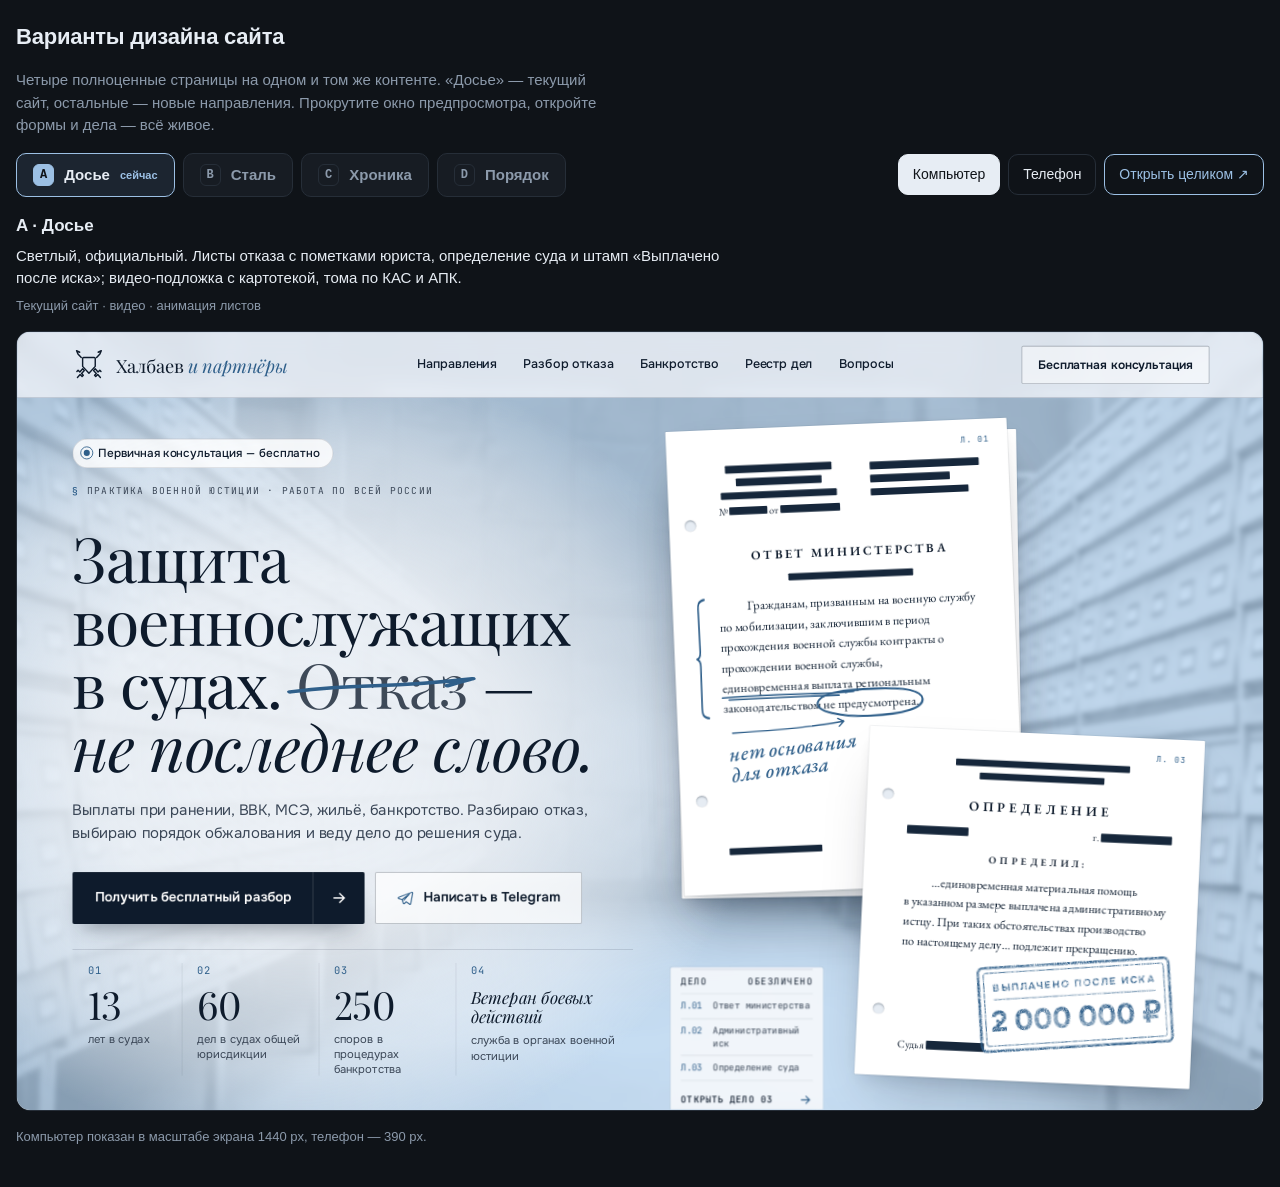
==== variants/index.html @ 2b2599f7 "Добавить команду агентов проекта и галерею вариантов дизайна CLAUDE.md с правилами проекта (контент " ====
<!doctype html>
<html lang="ru">
<head>
<meta charset="utf-8">
<meta name="viewport" content="width=device-width,initial-scale=1">
<title>Варианты дизайна</title>
<meta name="description" content="Сравнение вариантов дизайна сайта «Халбаев и партнёры»: полные страницы на компьютере и телефоне.">
<style>
:root{--bg:#0F1318;--panel:#171C23;--line:#262E38;--ink:#E7EDF4;--mute:#8C9AAB;--acc:#9CC0E4;color-scheme:dark}
*{box-sizing:border-box}
html,body{margin:0}
body{background:var(--bg);color:var(--ink);font:15px/1.5 -apple-system,BlinkMacSystemFont,"Segoe UI",Roboto,sans-serif;padding:20px 16px 40px}
.wrap{max-width:1320px;margin:0 auto;display:grid;gap:16px}
h1{font-size:22px;font-weight:650;margin:0;letter-spacing:-.01em;text-wrap:balance}
.lead{color:var(--mute);margin:0;max-width:72ch}
.bar{display:flex;flex-wrap:wrap;gap:12px;align-items:center;justify-content:space-between}
.tabs{display:flex;gap:8px;flex-wrap:wrap}
.tab{all:unset;cursor:pointer;display:flex;align-items:center;gap:10px;padding:10px 16px;border:1px solid var(--line);border-radius:10px;background:var(--panel);color:var(--mute);font-weight:600}
.tab .tl{font:600 12px/1 ui-monospace,Menlo,monospace;border:1px solid var(--line);border-radius:6px;padding:4px 6px}
.tab .cur{font-size:11px;font-weight:600;color:var(--acc)}
.tab[aria-selected=true]{color:var(--ink);border-color:var(--acc);background:#1C2530}
.tab[aria-selected=true] .tl{color:var(--bg);background:var(--acc);border-color:var(--acc)}
.tab:focus-visible,.ctl:focus-visible,.open:focus-visible{outline:2px solid var(--acc);outline-offset:2px}
.ctls{display:flex;gap:8px;flex-wrap:wrap}
.ctl,.open{all:unset;cursor:pointer;padding:9px 14px;border-radius:10px;border:1px solid var(--line);color:var(--ink);font-size:14px}
.ctl[aria-pressed=true]{background:var(--ink);color:var(--bg);border-color:var(--ink)}
.open{border-color:var(--acc);color:var(--acc)}
.info{display:grid;gap:6px;max-width:86ch}
.info h2{margin:0;font-size:17px}
.info p{margin:0}
.info .tags{color:var(--mute);font-size:13px}
.stage{position:relative;border:1px solid var(--line);border-radius:14px;background:#0A0D11;overflow:hidden}
.frame{position:absolute;top:0;left:0;border:0;transform-origin:0 0;background:#fff}
.note{color:var(--mute);font-size:13px;margin:0}
@media (max-width:700px){.bar{flex-direction:column;align-items:stretch}.tab{padding:9px 12px}}
</style>
</head>
<body>
<div class="wrap">
  <h1>Варианты дизайна сайта</h1>
  <p class="lead">Четыре полноценные страницы на одном и том же контенте. «Досье» — текущий сайт, остальные — новые направления. Прокрутите окно предпросмотра, откройте формы и дела — всё живое.</p>
  <div class="bar">
    <div class="tabs" role="tablist" id="tabs"></div>
    <div class="ctls">
      <button class="ctl" id="dev-d" aria-pressed="true">Компьютер</button>
      <button class="ctl" id="dev-m" aria-pressed="false">Телефон</button>
      <a class="open" id="open" href="#" target="_blank" rel="noopener">Открыть целиком ↗</a>
    </div>
  </div>
  <div class="info" id="info" aria-live="polite"></div>
  <div class="stage" id="stage"><iframe class="frame" id="fr" title="Предпросмотр варианта"></iframe></div>
  <p class="note">Компьютер показан в масштабе экрана 1440 px, телефон — 390 px.</p>
</div>
<script>
var V=[
 {k:'dosye',l:'A',n:'Досье',src:'../index.html',cur:true,
  d:'Светлый, официальный. Листы отказа с пометками юриста, определение суда и штамп «Выплачено после иска»; видео-подложка с картотекой, тома по КАС и АПК.',
  t:'Текущий сайт · видео · анимация листов'},
 {k:'stal',l:'B',n:'Сталь',src:'stal/index.html',d:'',t:''},
 {k:'hronika',l:'C',n:'Хроника',src:'hronika/index.html',d:'',t:''},
 {k:'poryadok',l:'D',n:'Порядок',src:'poryadok/index.html',d:'',t:''}
];
var tabs=document.getElementById('tabs'),fr=document.getElementById('fr'),stage=document.getElementById('stage'),info=document.getElementById('info'),open=document.getElementById('open');
var cur=0,mobile=false;
V.forEach(function(v,i){var b=document.createElement('button');b.className='tab';b.setAttribute('role','tab');b.id='t-'+v.k;
  b.innerHTML='<span class="tl">'+v.l+'</span><span>'+v.n+'</span>'+(v.cur?'<span class="cur">сейчас</span>':'');
  b.addEventListener('click',function(){pick(i)});tabs.appendChild(b);});
function esc(s){return s.replace(/[&<>]/g,function(c){return{'&':'&amp;','<':'&lt;','>':'&gt;'}[c]})}
function pick(i){cur=i;var v=V[i];
  [].forEach.call(tabs.children,function(b,j){b.setAttribute('aria-selected',j===i?'true':'false')});
  info.innerHTML='<h2>'+v.l+' · '+esc(v.n)+'</h2>'+(v.d?'<p>'+esc(v.d)+'</p>':'')+(v.t?'<p class="tags">'+esc(v.t)+'</p>':'');
  fr.src=v.src;open.href=v.src;
  try{history.replaceState(null,'','#'+v.k)}catch(e){}
  fit();}
function fit(){var W=mobile?390:1440,H=mobile?844:900,avail=stage.parentNode.clientWidth,max=mobile?Math.min(avail,420):avail;
  var s=Math.min(1,max/W);fr.style.width=W+'px';fr.style.height=H+'px';fr.style.transform='scale('+s+')';
  stage.style.width=Math.round(W*s)+'px';stage.style.height=Math.round(H*s)+'px';stage.style.margin=mobile?'0 auto':'0';}
function dev(m){mobile=m;document.getElementById('dev-d').setAttribute('aria-pressed',!m);document.getElementById('dev-m').setAttribute('aria-pressed',m);fit();}
document.getElementById('dev-d').addEventListener('click',function(){dev(false)});
document.getElementById('dev-m').addEventListener('click',function(){dev(true)});
addEventListener('resize',fit);
tabs.addEventListener('keydown',function(e){if(e.key!=='ArrowRight'&&e.key!=='ArrowLeft')return;var n=(cur+(e.key==='ArrowRight'?1:V.length-1))%V.length;pick(n);tabs.children[n].focus();});
var h=location.hash.slice(1),start=0;V.forEach(function(v,i){if(v.k===h)start=i});
if(innerWidth<700)dev(true);
pick(start);
</script>
</body>
</html>
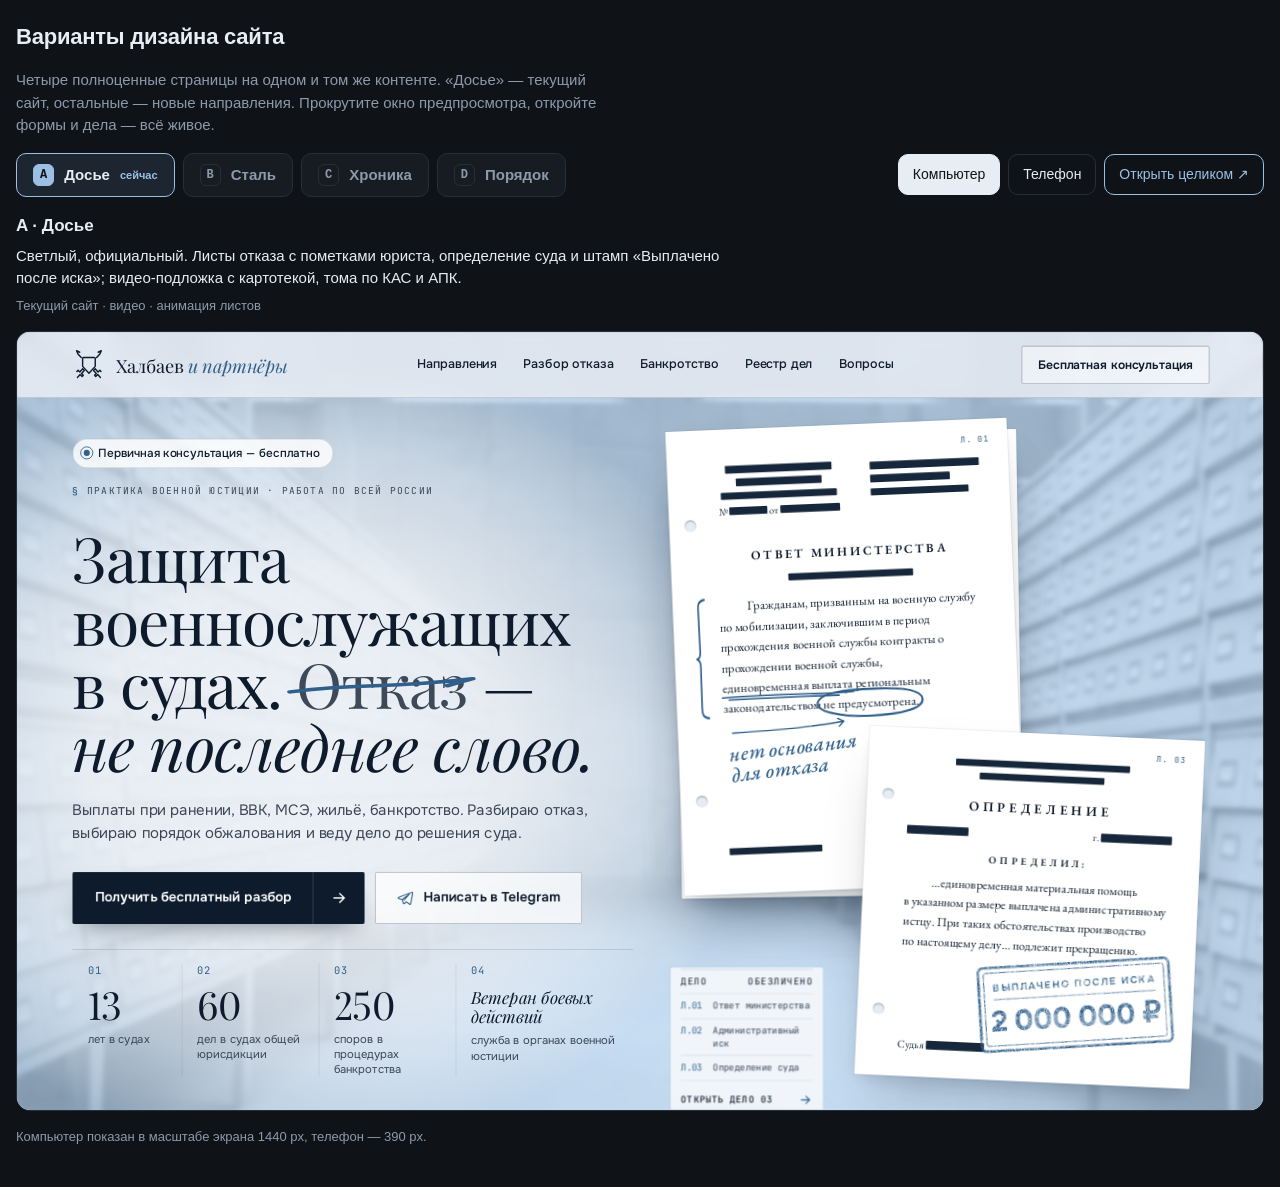
==== commit 0c5aae7e: "Вариант дизайна «Порядок»: навигатор по ситуациям, mobile-first Co-Authored-By: Claude Opus 5.5 <nor" ====
--- a/variants/index.html
+++ b/variants/index.html
@@ -58,7 +58,9 @@
   t:'Текущий сайт · видео · анимация листов'},
  {k:'stal',l:'B',n:'Сталь',src:'stal/index.html',d:'',t:''},
  {k:'hronika',l:'C',n:'Хроника',src:'hronika/index.html',d:'',t:''},
- {k:'poryadok',l:'D',n:'Порядок',src:'poryadok/index.html',d:'',t:''}
+ {k:'poryadok',l:'D',n:'Порядок',src:'poryadok/index.html',
+  d:'Спокойный и быстрый, для человека с телефоном после отказа. На первом экране вопрос «Что случилось?» и кнопки-ситуации: нажали свою — видно норму, путь обжалования, срок и документы, а заявка открывается с уже выбранной ситуацией. Внизу экрана на телефоне всегда «Telegram» и «Позвонить».',
+  t:'Без видео · ≈184 КБ · навигатор по ситуациям · проверка срока'}
 ];
 var tabs=document.getElementById('tabs'),fr=document.getElementById('fr'),stage=document.getElementById('stage'),info=document.getElementById('info'),open=document.getElementById('open');
 var cur=0,mobile=false;
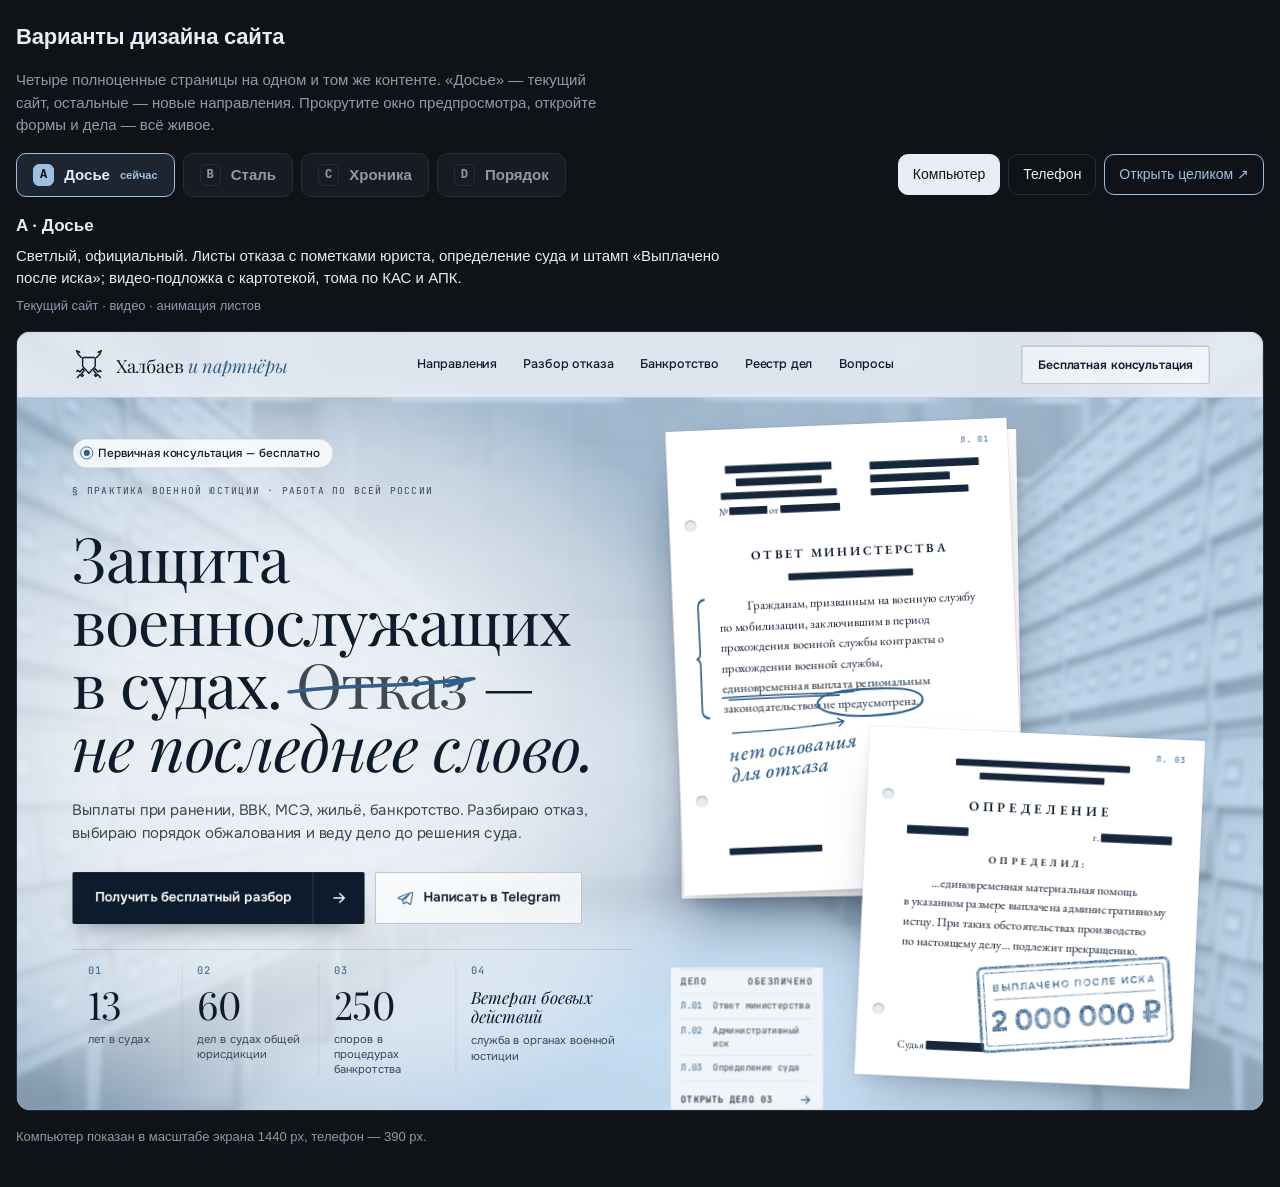
==== commit aad3d449: "Вариант дизайна «Хроника»: газетная вёрстка, табло, бегущая строка исходов Co-Authored-By: Claude Op" ====
--- a/variants/index.html
+++ b/variants/index.html
@@ -57,7 +57,9 @@
   d:'Светлый, официальный. Листы отказа с пометками юриста, определение суда и штамп «Выплачено после иска»; видео-подложка с картотекой, тома по КАС и АПК.',
   t:'Текущий сайт · видео · анимация листов'},
  {k:'stal',l:'B',n:'Сталь',src:'stal/index.html',d:'',t:''},
- {k:'hronika',l:'C',n:'Хроника',src:'hronika/index.html',d:'',t:''},
+ {k:'hronika',l:'C',n:'Хроника',src:'hronika/index.html',
+  d:'Первая полоса серьёзной деловой газеты: огромные заголовки, колонки, рубрики «Раздел 04 · Банкротство». Экран открывается шторками, цифры 13 / 60 / 250 крутятся как вокзальное табло, внизу бегущая строка с исходами реальных дел. Дела из реестра поданы как заметки «из зала суда» с цитатами из судебных актов.',
+  t:'Белый, тёмно-синий и сургучный красный · табло · бегущая строка'},
  {k:'poryadok',l:'D',n:'Порядок',src:'poryadok/index.html',
   d:'Спокойный и быстрый, для человека с телефоном после отказа. На первом экране вопрос «Что случилось?» и кнопки-ситуации: нажали свою — видно норму, путь обжалования, срок и документы, а заявка открывается с уже выбранной ситуацией. Внизу экрана на телефоне всегда «Telegram» и «Позвонить».',
   t:'Без видео · ≈184 КБ · навигатор по ситуациям · проверка срока'}
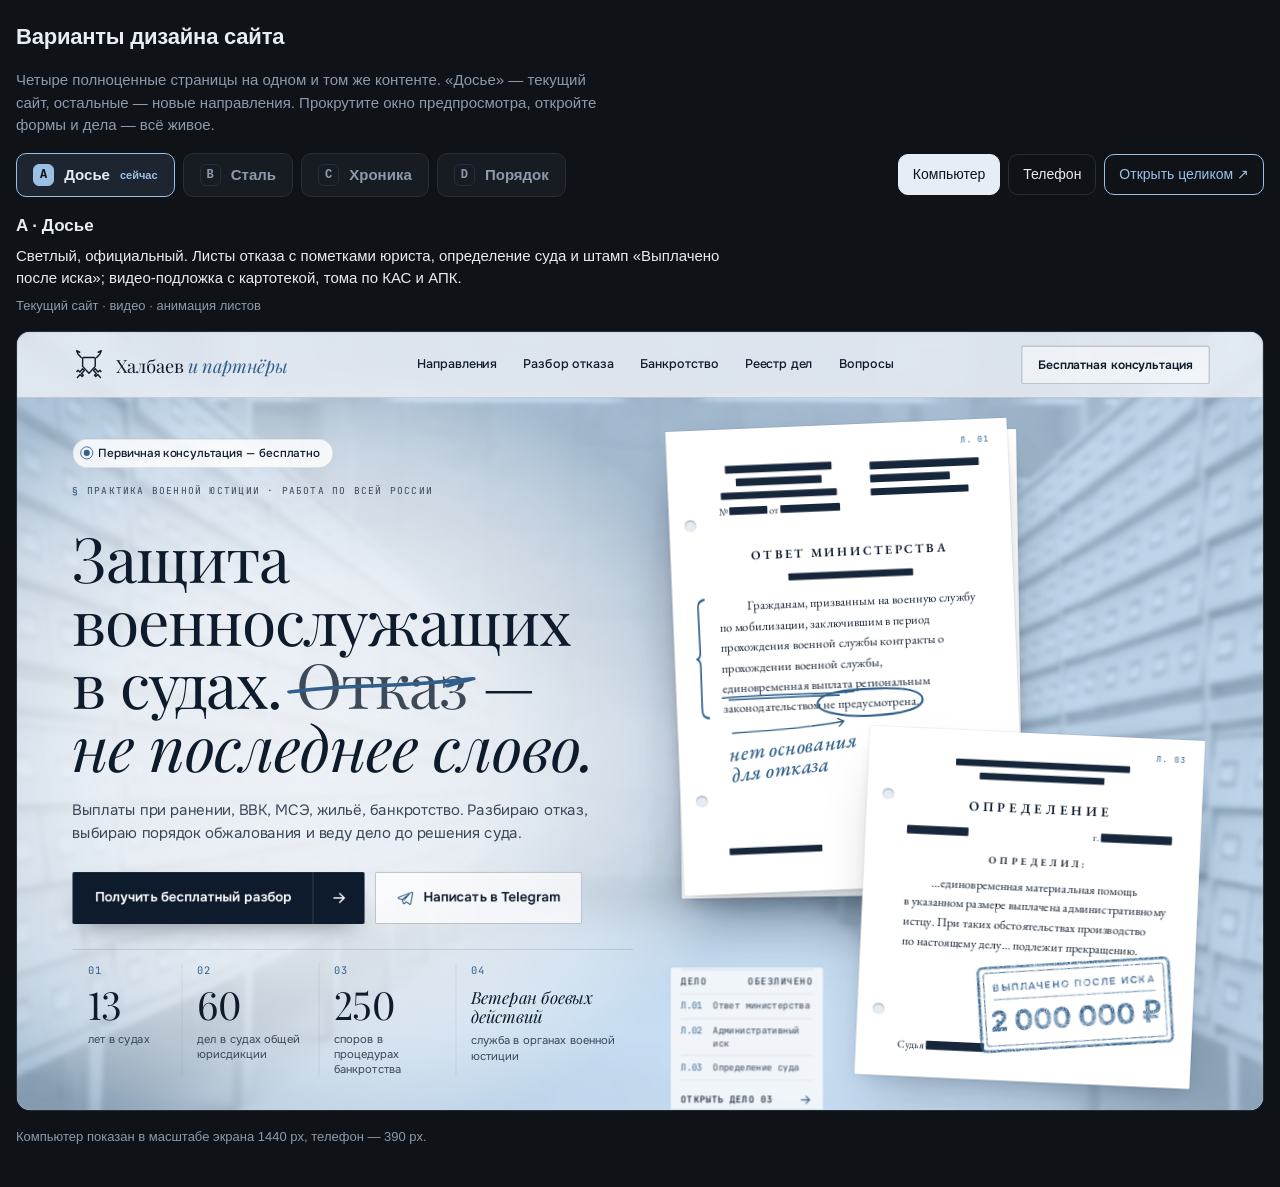
==== commit f4f9fb2e: "Вариант дизайна «Сталь»: тёмный графит, стальная эмблема, таблица дел Co-Authored-By: Claude Opus 5." ====
--- a/variants/index.html
+++ b/variants/index.html
@@ -56,7 +56,9 @@
  {k:'dosye',l:'A',n:'Досье',src:'../index.html',cur:true,
   d:'Светлый, официальный. Листы отказа с пометками юриста, определение суда и штамп «Выплачено после иска»; видео-подложка с картотекой, тома по КАС и АПК.',
   t:'Текущий сайт · видео · анимация листов'},
- {k:'stal',l:'B',n:'Сталь',src:'stal/index.html',d:'',t:''},
+ {k:'stal',l:'B',n:'Сталь',src:'stal/index.html',
+  d:'Тёмный графит и холодный металл — образ дорогой закрытой практики, на которую можно положиться. Главный герой — объёмный стальной щит с мечами из вашего логотипа: по металлу бежит блик, знак поворачивается за курсором. Разделы — стальные пластины с гравировкой, реестр дел — тёмная таблица с раскрывающимися строками.',
+  t:'Тёмная тема · стальная эмблема · счётчики · таблица дел'},
  {k:'hronika',l:'C',n:'Хроника',src:'hronika/index.html',
   d:'Первая полоса серьёзной деловой газеты: огромные заголовки, колонки, рубрики «Раздел 04 · Банкротство». Экран открывается шторками, цифры 13 / 60 / 250 крутятся как вокзальное табло, внизу бегущая строка с исходами реальных дел. Дела из реестра поданы как заметки «из зала суда» с цитатами из судебных актов.',
   t:'Белый, тёмно-синий и сургучный красный · табло · бегущая строка'},
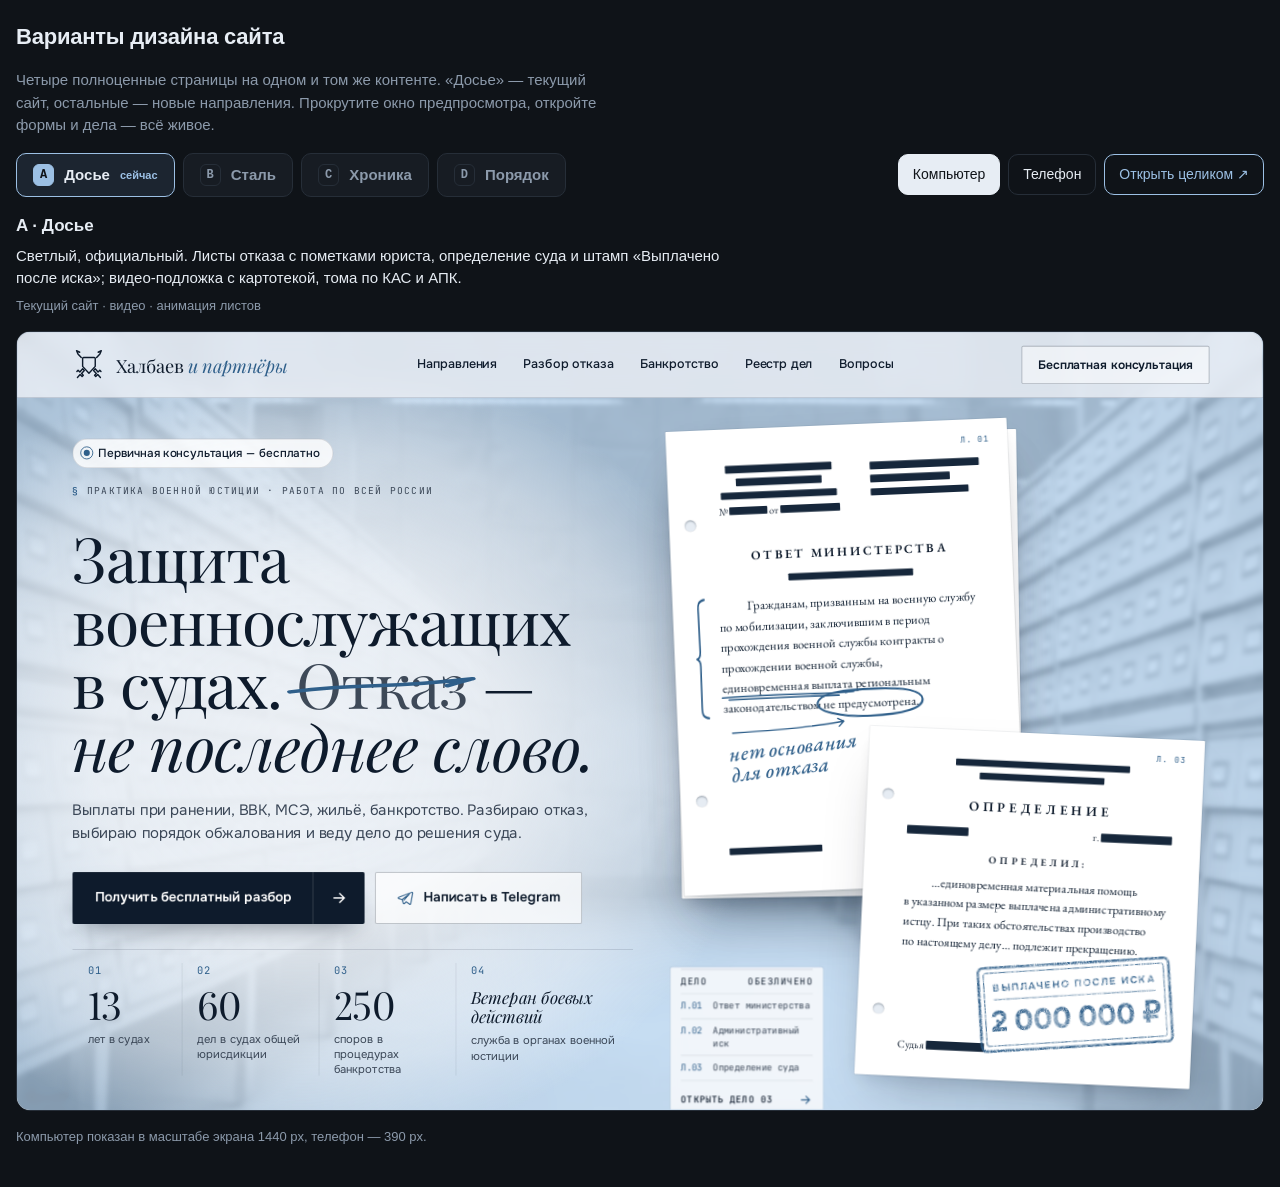
==== commit e561f6f8: "Галерея вариантов: иконка сайта; промежуточная работа агента основного сайта Co-Authored-By: Claude " ====
--- a/variants/index.html
+++ b/variants/index.html
@@ -4,6 +4,7 @@
 <meta charset="utf-8">
 <meta name="viewport" content="width=device-width,initial-scale=1">
 <title>Варианты дизайна</title>
+<link rel="icon" href="../favicon.svg" type="image/svg+xml">
 <meta name="description" content="Сравнение вариантов дизайна сайта «Халбаев и партнёры»: полные страницы на компьютере и телефоне.">
 <style>
 :root{--bg:#0F1318;--panel:#171C23;--line:#262E38;--ink:#E7EDF4;--mute:#8C9AAB;--acc:#9CC0E4;color-scheme:dark}
